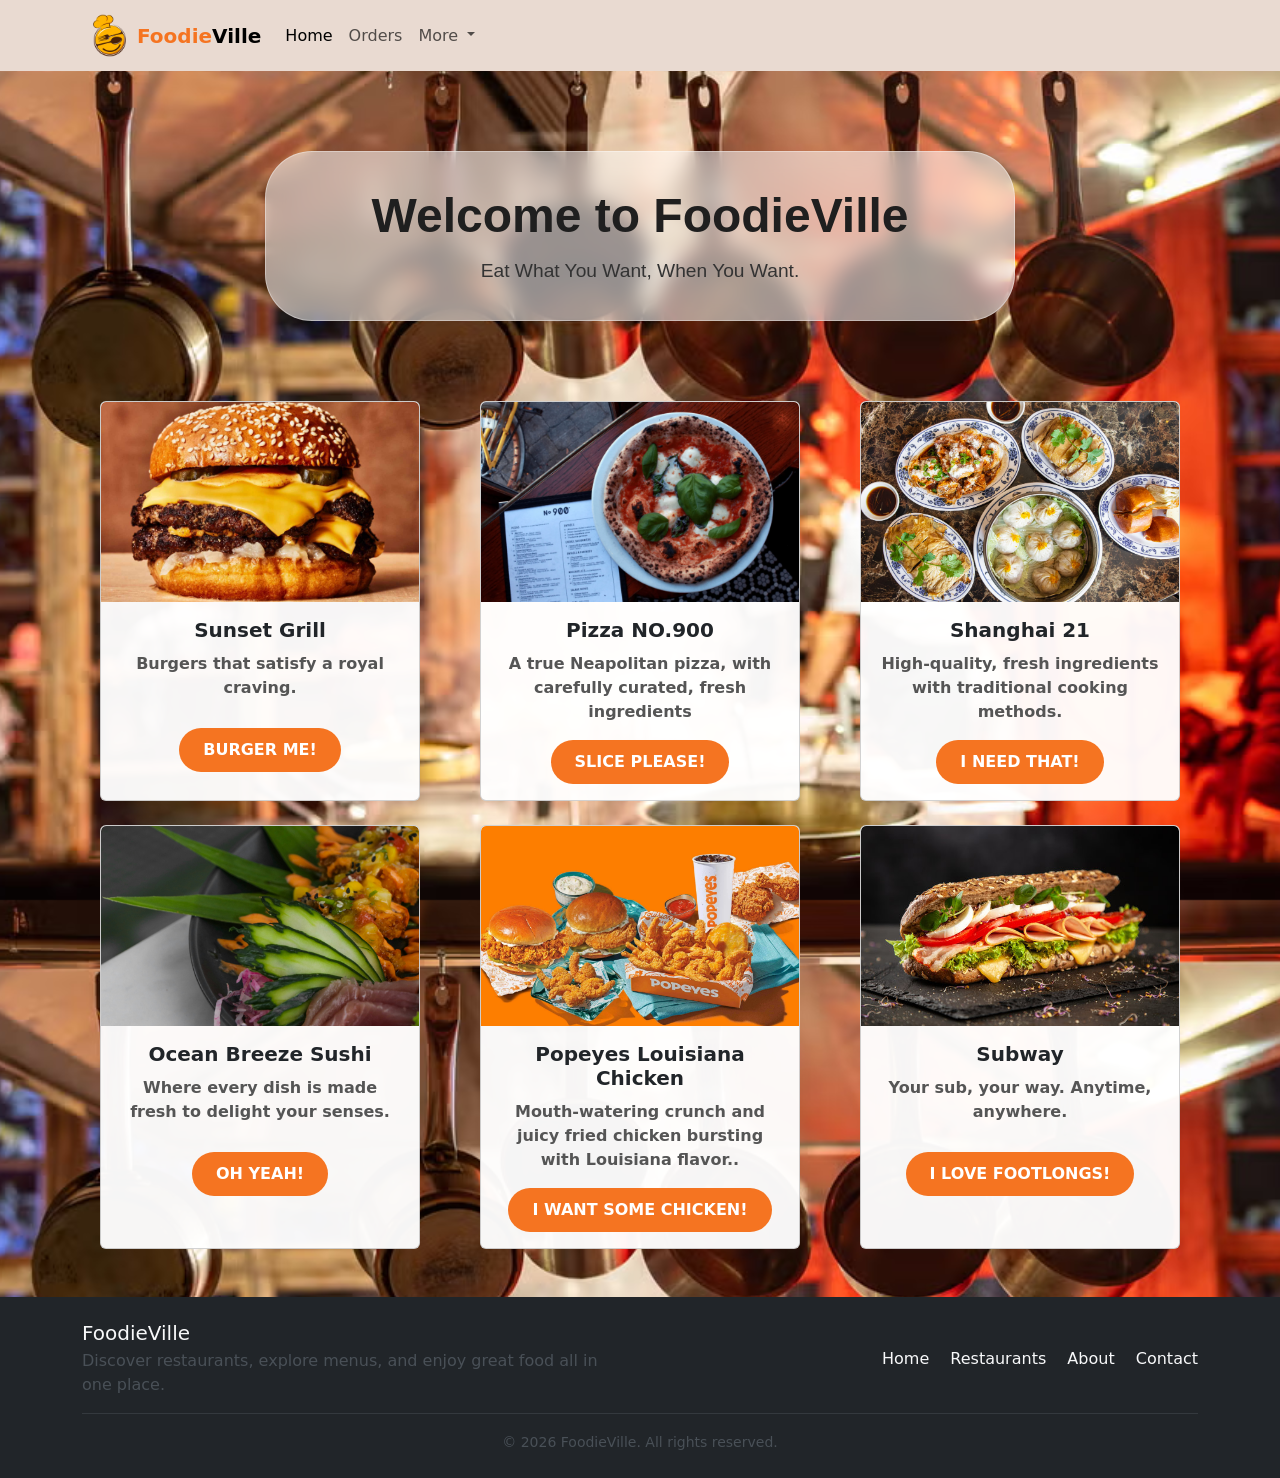
==== index.html @ 59c7a068 "adding 2 new rest cards" ====
<!doctype html>
<html lang="en">
    <head>
        <meta charset="UTF-8" />
        <meta name="viewport" content="width=device-width, initial-scale=1.0" />
        <title>Home | FoodieVille</title>
        <link
            href="https://cdn.jsdelivr.net/npm/bootstrap@5.3.3/dist/css/bootstrap.min.css"
            rel="stylesheet"/>

        <link rel="stylesheet" type="text/css" href="css/style.css" />
        <link rel="stylesheet" href="css/restaurant1.css" />
    </head>

    <body class="d-flex flex-column min-vh-100">

        <!-- navbar start -->
        <nav class="navbar navbar-expand-lg bg-body-tertiary">
            <div class="container">
                <img
                    src="img/logo.png"
                    alt="FoodieVille Logo"
                    class="nav-logo"/>
                <a class="navbar-brand" href="index.html"
                    ><span class="text-primary fw-bold">Foodie</span
                    ><span class="fw-bold">Ville</span></a>
                <button
                    class="navbar-toggler"
                    type="button"
                    data-bs-toggle="collapse"
                    data-bs-target="#navbarSupportedContent"
                    aria-controls="navbarSupportedContent"
                    aria-expanded="false"
                    aria-label="Toggle navigation">
                    <span class="navbar-toggler-icon"></span>
                </button>
                <div
                    class="collapse navbar-collapse"
                    id="navbarSupportedContent">
                    <ul class="navbar-nav me-auto mb-2 mb-lg-0">
                        <li class="nav-item">
                            <a
                                class="nav-link active"
                                aria-current="page"
                                href="index.html"
                                >Home</a>
                        </li>
                        <li class="nav-item">
                            <a class="nav-link" href="checkoutRest1.html">Orders</a>
                        </li>
                        <li class="nav-item dropdown">
                            <a
                                class="nav-link dropdown-toggle"
                                href="#"
                                role="button"
                                data-bs-toggle="dropdown"
                                aria-expanded="false">
                                More
                            </a>
                            <ul class="dropdown-menu">
                                <li>
                                    <a class="dropdown-item" href="aboutus.html"
                                        >About Us</a>
                                </li>
                                <li>
                                    <a class="dropdown-item" href="contact.html"
                                        >Contact</a>
                                </li>
                            </ul>
                        </li>
                    </ul>
                </div>
            </div>
        </nav>

        <!-- Welcome Section -->
        <section class="welcome">
            <div class="container">
                <div class="welcome-box">
                    <h1 class="display-5 fw-bold">Welcome to FoodieVille</h1>
                    <p class="lead">Eat What You Want, When You Want.</p>
                </div>
            </div>
        </section>

        <!-- Restaurant Cards -->
        <section class="pb-5">
            <div class="container">
                <div class="row g-4 justify-content-center">

                    <div class="col-lg-4 col-md-6 d-flex justify-content-center">
                        <div class="card restaurant-card">
                            <img
                                src="img/burger.jpg"
                                class="card-img-top"
                                alt="Burger Queen"/>
                            <div class="card-body text-center">
                                <h5 class="card-title">Sunset Grill</h5>
                                <p class="card-text">
                                    Burgers that satisfy a royal craving.
                                </p>
                                <a
                                    href="restaurant1.html"
                                    class="btn btn-danger rounded-pill px-4">BURGER ME!</a>
                            </div>
                        </div>
                    </div>

                    <div class="col-lg-4 col-md-6 d-flex justify-content-center">
                        <div class="card restaurant-card">
                            <img
                                src="img/pizza900.jpg"
                                class="card-img-top"
                                alt="Pizza Nut"/>
                            <div class="card-body text-center">
                                <h5 class="card-title">Pizza NO.900</h5>
                                <p class="card-text">
                                    A true Neapolitan pizza, with carefully curated, fresh ingredients
                                </p>
                                <a
                                    href="restaurant2.html"
                                    class="btn btn-danger rounded-pill px-4">SLICE PLEASE!</a>
                            </div>
                        </div>
                    </div>

                    <div class="col-lg-4 col-md-6 d-flex justify-content-center">
                        <div class="card restaurant-card">
                            <img
                                src="img/shanghai21.jpg"
                                class="card-img-top"
                                alt="Subwhey"/>

                            <div class="card-body text-center">
                                <h5 class="card-title">Shanghai 21</h5>
                                <p class="card-text">
                                    High-quality, fresh ingredients with traditional cooking methods.
                                </p>
                                <a
                                    href="restaurant3.html"
                                    class="btn btn-danger rounded-pill px-4"
                                    >I NEED THAT!</a>
                            </div>
                        </div>
                    </div>

                    <div class="col-lg-4 col-md-6 d-flex justify-content-center">
                        <div class="card restaurant-card">
                            <img
                                src="img/restaurant4/sushiBackgroun.jpg"
                                class="card-img-top"
                                alt="4th"/>

                            <div class="card-body text-center">
                                <h5 class="card-title">Ocean Breeze Sushi</h5>
                                <p class="card-text">Where every dish is made fresh to delight your senses.

                                </p>
                                <a
                                    href="restaurant4.html"
                                    class="btn btn-danger rounded-pill px-4">OH YEAH!</a>
                            </div>
                        </div>
                    </div>

                    <div class="col-lg-4 col-md-6 d-flex justify-content-center">
                        <div class="card restaurant-card">
                            <img
                                src="img/popeyes-feast.jpg"
                                class="card-img-top"
                                alt="4th"/>

                            <div class="card-body text-center">
                                <h5 class="card-title">Popeyes Louisiana Chicken</h5>
                                <p class="card-text">Mouth-watering crunch and juicy fried chicken bursting with Louisiana flavor..

                                </p>
                                <a
                                    href="restarauntpopeyes.html"
                                    class="btn btn-danger rounded-pill px-4">I WANT SOME CHICKEN!</a>
                            </div>
                        </div>
                    </div>

                    <div class="col-lg-4 col-md-6 d-flex justify-content-center">
                        <div class="card restaurant-card">
                            <img
                                src="img/sub.jpg"
                                class="card-img-top"
                                alt="4th"/>

                            <div class="card-body text-center">
                                <h5 class="card-title">Subway</h5>
                                <p class="card-text">Your sub, your way. Anytime, anywhere.

                                </p>
                                <a
                                    href="#"
                                    class="btn btn-danger rounded-pill px-4">I LOVE FOOTLONGS!</a>
                            </div>
                        </div>
                    </div>


                </div>
            </div>
        </section>
        <footer class="bg-dark text-light py-4 mt-auto">
            <div class="container">
                <div class="row align-items-center gy-3">
                    <div class="col-md-6">
                        <h5 class="mb-1">FoodieVille</h5>
                        <p class="mb-0 text-light-emphasis">
                            Discover restaurants, explore menus, and enjoy great
                            food all in one place.
                        </p>
                    </div>

                    <div class="col-md-6 text-md-end">
                        <a
                            href="index.html"
                            class="text-light text-decoration-none me-3">Home</a>

                        <a href="#" class="text-light text-decoration-none me-3"
                            >Restaurants</a>
                        <a href="#" class="text-light text-decoration-none me-3">About</a>
                        <a
                            href="contact.html"
                            class="text-light text-decoration-none">Contact</a>
                    </div>
                </div>

                <hr class="border-secondary my-3" />

                <div class="text-center">
                    <small class="text-light-emphasis"
                        >&copy; 2026 FoodieVille. All rights reserved.</small>
                </div>
            </div>
        </footer>

        <script src="https://cdn.jsdelivr.net/npm/bootstrap@5.3.3/dist/js/bootstrap.bundle.min.js"></script>
    </body>
</html>
---- css/style.css ----
.welcome {
    font-family: cursive;
    padding: 80px 20px;
    text-align: center;
}

.welcome-box {
    max-width: 750px;
    margin: 0 auto;
    padding: 35px 50px;
    background-color: rgba(255, 255, 255, 0.55);
    border: 1px solid rgba(255, 255, 255, 0.35);
    border-radius: 47px;
    backdrop-filter: blur(10px);
}

.welcome-box h1 {
    margin-bottom: 12px;
    color: #1f1f1f;
    font-family:'Gill Sans', 'Gill Sans MT', Calibri, 'Trebuchet MS', sans-serif
}

.welcome-box p {
    margin-bottom: 0;
    color: #333;
    font-weight: 500;
    font-size: 1.2rem;
    font-family:'Gill Sans', 'Gill Sans MT', Calibri, 'Trebuchet MS', sans-serif

}

.card-img-top {
    height: 200px;
    object-fit: cover;
}

.restaurant-card {
    width: 20rem;
    overflow: hidden;
    background-color: rgba(255, 255, 255, 0.96);
}

.restaurant-card:hover {
    transform: translateY(-8px);
    box-shadow: 0 18px 36px rgba(0, 0, 0, 0.3);
}

.card-title {
    font-weight: 900;
    margin-bottom: 10px;
}

.card-text {
    font-weight: 600;
    color: #555;
    min-height: 60px;
}

.restaurant-card .btn {
    border-radius: 999px;
    padding: 10px 22px;
    font-weight: 800;
    background-color: #f57421;
    border: none;
}

html,
body {
    min-height: 100%;
}

body {
    background-image: url('../img/restback.jpg');
    background-size: cover;
    background-position: center;
}

.nav-logo {
    width: 55px;
    height: 55px;
    object-fit: contain;
    border-radius: 50%;
}

.bg-body-tertiary {
    background-color: #e9dad1 !important;
}

.section-divider {
    width: 80px;
    height: 4px;
    background-color: #ff7a00;
    margin: 60px auto;
    border-radius: 3px;
}
---- css/restaurant1.css ----
html,
body {
    height: 100%;
}

.nav-logo {
    width: 55px;
    height: 55px;
    object-fit: contain;
    border-radius: 50%;
}

.img-container {
    width: 100px;
    height: 80px;
    overflow: hidden;
    border-radius: 12px;
}

.menu-item-img {
    width: 100%;
    height: 100%;
    object-fit: cover;
    display: block;
}

.bg-body-tertiary {
    background-color: #e9dad1 !important;
}

.text-primary {
    color: #f57421 !important;
}

.btn-primary {
    background-color: #f57421;
}

.btn-primary:hover {
    background-color: #eb9158;
}

.btn-outline-primary {
    color: #f57421;
    border-color: #f57421;
}

.btn-outline-primary:hover {
    background-color: #eb9158;
    color: white
}

.menu-section-row {
    height: 420px;
}

.list-scroll-section {
    height: 100%;
    overflow-y: auto;
}

.list-group-item {
    background-color: #fcf0e9;
    color: #2b2b2b;
    border: 1px solid #eecda8;
}

.list-group-item:hover {
    background-color: #e89a27;
    color: white;
}

.checkout-totals {
    background-color: #f8f9fa !important;
    color: #2b2b2b !important;
    border: 1px solid #dee2e6 !important;
}

.checkout-totals:hover {
    background-color: #f8f9fa !important;
    color: #2b2b2b !important;
}

.list-group-item.active {
    background-color: #f57421;
    color: white;
    border-color: #f57421;
}

@media (max-width: 1200px) {
    .restaurant-layout {
        flex-direction: column;
    }

    .restaurant-layout>div {
        width: 100%;
        max-width: 100%;
        flex: 0 0 100%;
    }

    .right-section {
        text-align: start !important;
        padding-top: 0 !important;
    }
}

@media (max-width:768px) {
    .list-scroll-section {
        height: 100%;

    }

    .map-container {
        display: none;
    }
}

.about-img {
    width: 100%;
    height: 350px;
    object-fit: cover;
}
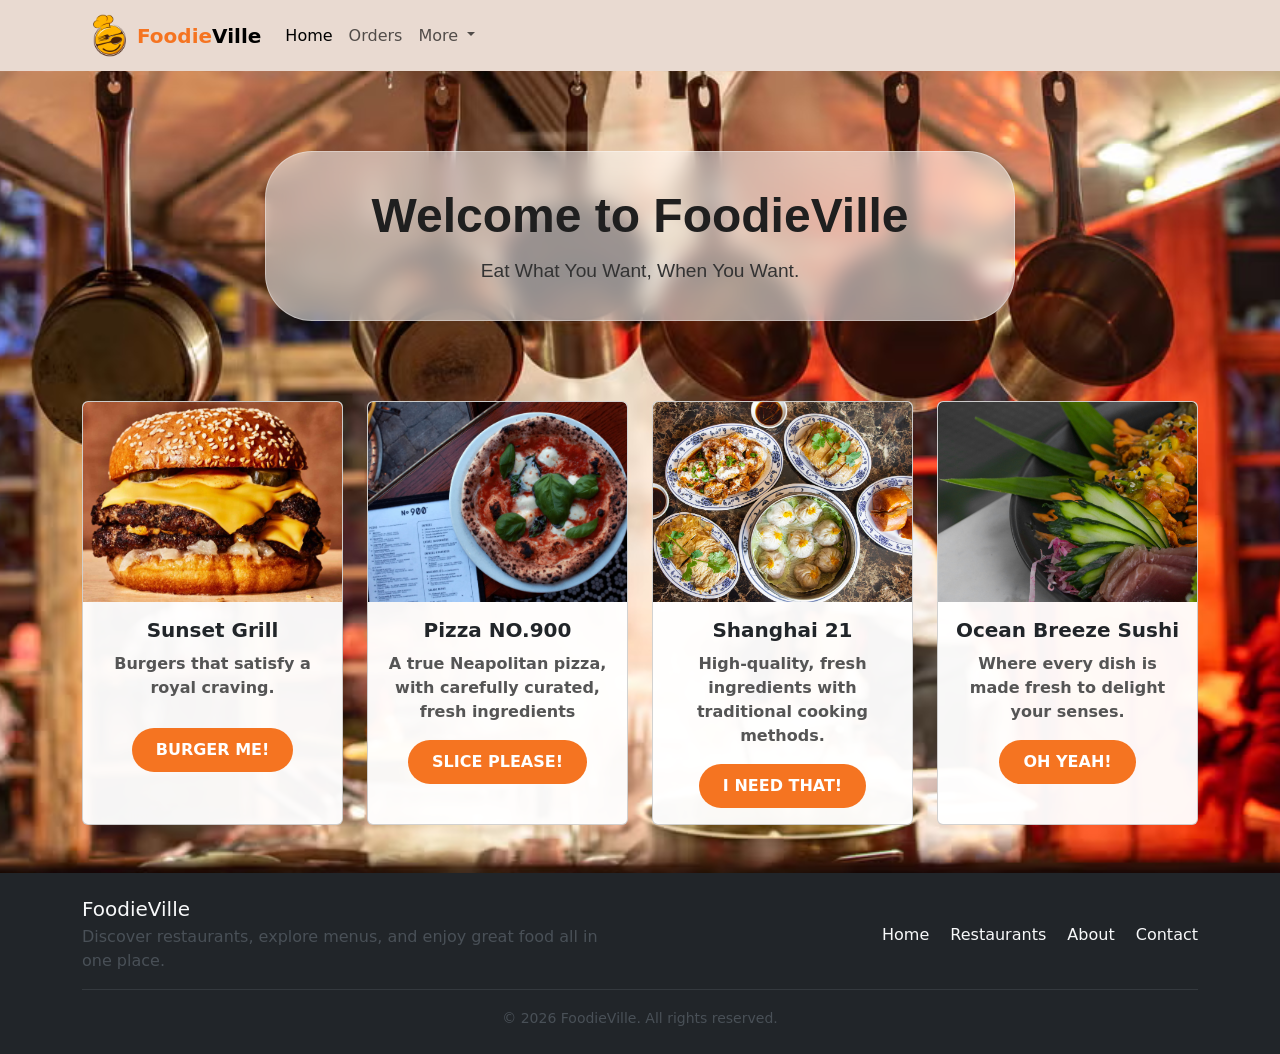
==== commit 28de30a1: "add restaurant images and update restaurant details in HTML files" ====
--- a/index.html
+++ b/index.html
@@ -1,244 +1,156 @@
 <!doctype html>
 <html lang="en">
-    <head>
-        <meta charset="UTF-8" />
-        <meta name="viewport" content="width=device-width, initial-scale=1.0" />
-        <title>Home | FoodieVille</title>
-        <link
-            href="https://cdn.jsdelivr.net/npm/bootstrap@5.3.3/dist/css/bootstrap.min.css"
-            rel="stylesheet"/>
 
-        <link rel="stylesheet" type="text/css" href="css/style.css" />
-        <link rel="stylesheet" href="css/restaurant1.css" />
-    </head>
+<head>
+    <meta charset="UTF-8" />
+    <meta name="viewport" content="width=device-width, initial-scale=1.0" />
+    <title>Home | FoodieVille</title>
+    <link href="https://cdn.jsdelivr.net/npm/bootstrap@5.3.3/dist/css/bootstrap.min.css" rel="stylesheet" />
 
-    <body class="d-flex flex-column min-vh-100">
+    <link rel="stylesheet" type="text/css" href="css/style.css" />
+    <link rel="stylesheet" href="css/restaurant1.css" />
+</head>
 
-        <!-- navbar start -->
-        <nav class="navbar navbar-expand-lg bg-body-tertiary">
-            <div class="container">
-                <img
-                    src="img/logo.png"
-                    alt="FoodieVille Logo"
-                    class="nav-logo"/>
-                <a class="navbar-brand" href="index.html"
-                    ><span class="text-primary fw-bold">Foodie</span
-                    ><span class="fw-bold">Ville</span></a>
-                <button
-                    class="navbar-toggler"
-                    type="button"
-                    data-bs-toggle="collapse"
-                    data-bs-target="#navbarSupportedContent"
-                    aria-controls="navbarSupportedContent"
-                    aria-expanded="false"
-                    aria-label="Toggle navigation">
-                    <span class="navbar-toggler-icon"></span>
-                </button>
-                <div
-                    class="collapse navbar-collapse"
-                    id="navbarSupportedContent">
-                    <ul class="navbar-nav me-auto mb-2 mb-lg-0">
-                        <li class="nav-item">
-                            <a
-                                class="nav-link active"
-                                aria-current="page"
-                                href="index.html"
-                                >Home</a>
-                        </li>
-                        <li class="nav-item">
-                            <a class="nav-link" href="checkoutRest1.html">Orders</a>
-                        </li>
-                        <li class="nav-item dropdown">
-                            <a
-                                class="nav-link dropdown-toggle"
-                                href="#"
-                                role="button"
-                                data-bs-toggle="dropdown"
-                                aria-expanded="false">
-                                More
-                            </a>
-                            <ul class="dropdown-menu">
-                                <li>
-                                    <a class="dropdown-item" href="aboutus.html"
-                                        >About Us</a>
-                                </li>
-                                <li>
-                                    <a class="dropdown-item" href="contact.html"
-                                        >Contact</a>
-                                </li>
-                            </ul>
-                        </li>
-                    </ul>
-                </div>
+<body class="d-flex flex-column min-vh-100">
+
+    <!-- navbar start -->
+    <nav class="navbar navbar-expand-lg bg-body-tertiary">
+        <div class="container">
+            <img src="img/logo.png" alt="FoodieVille Logo" class="nav-logo" />
+            <a class="navbar-brand" href="index.html"><span class="text-primary fw-bold">Foodie</span><span
+                    class="fw-bold">Ville</span></a>
+            <button class="navbar-toggler" type="button" data-bs-toggle="collapse"
+                data-bs-target="#navbarSupportedContent" aria-controls="navbarSupportedContent" aria-expanded="false"
+                aria-label="Toggle navigation">
+                <span class="navbar-toggler-icon"></span>
+            </button>
+            <div class="collapse navbar-collapse" id="navbarSupportedContent">
+                <ul class="navbar-nav me-auto mb-2 mb-lg-0">
+                    <li class="nav-item">
+                        <a class="nav-link active" aria-current="page" href="index.html">Home</a>
+                    </li>
+                    <li class="nav-item">
+                        <a class="nav-link" href="checkoutRest1.html">Orders</a>
+                    </li>
+                    <li class="nav-item dropdown">
+                        <a class="nav-link dropdown-toggle" href="#" role="button" data-bs-toggle="dropdown"
+                            aria-expanded="false">
+                            More
+                        </a>
+                        <ul class="dropdown-menu">
+                            <li>
+                                <a class="dropdown-item" href="aboutus.html">About Us</a>
+                            </li>
+                            <li>
+                                <a class="dropdown-item" href="contact.html">Contact</a>
+                            </li>
+                        </ul>
+                    </li>
+                </ul>
             </div>
-        </nav>
+        </div>
+    </nav>
 
-        <!-- Welcome Section -->
-        <section class="welcome">
-            <div class="container">
-                <div class="welcome-box">
-                    <h1 class="display-5 fw-bold">Welcome to FoodieVille</h1>
-                    <p class="lead">Eat What You Want, When You Want.</p>
-                </div>
+    <!-- Welcome Section -->
+    <section class="welcome">
+        <div class="container">
+            <div class="welcome-box">
+                <h1 class="display-5 fw-bold">Welcome to FoodieVille</h1>
+                <p class="lead">Eat What You Want, When You Want.</p>
             </div>
-        </section>
+        </div>
+    </section>
 
-        <!-- Restaurant Cards -->
-        <section class="pb-5">
-            <div class="container">
-                <div class="row g-4 justify-content-center">
+    <!-- Restaurant Cards -->
+    <section class="pb-5">
+        <div class="container">
+            <div class="row g-4 justify-content-center">
+                <div class="col-md-3 d-flex justify-content-center">
 
-                    <div class="col-lg-4 col-md-6 d-flex justify-content-center">
-                        <div class="card restaurant-card">
-                            <img
-                                src="img/burger.jpg"
-                                class="card-img-top"
-                                alt="Burger Queen"/>
-                            <div class="card-body text-center">
-                                <h5 class="card-title">Sunset Grill</h5>
-                                <p class="card-text">
-                                    Burgers that satisfy a royal craving.
-                                </p>
-                                <a
-                                    href="restaurant1.html"
-                                    class="btn btn-danger rounded-pill px-4">BURGER ME!</a>
-                            </div>
+                    <div class="card restaurant-card">
+                        <img src="img/restaurant1/burger.jpg" class="card-img-top" alt="Burger Queen" />
+                        <div class="card-body text-center">
+                            <h5 class="card-title">Sunset Grill</h5>
+                            <p class="card-text">
+                                Burgers that satisfy a royal craving.
+                            </p>
+                            <a href="restaurant1.html" class="btn btn-danger rounded-pill px-4">BURGER ME!</a>
                         </div>
-                    </div>
-
-                    <div class="col-lg-4 col-md-6 d-flex justify-content-center">
-                        <div class="card restaurant-card">
-                            <img
-                                src="img/pizza900.jpg"
-                                class="card-img-top"
-                                alt="Pizza Nut"/>
-                            <div class="card-body text-center">
-                                <h5 class="card-title">Pizza NO.900</h5>
-                                <p class="card-text">
-                                    A true Neapolitan pizza, with carefully curated, fresh ingredients
-                                </p>
-                                <a
-                                    href="restaurant2.html"
-                                    class="btn btn-danger rounded-pill px-4">SLICE PLEASE!</a>
-                            </div>
-                        </div>
-                    </div>
-
-                    <div class="col-lg-4 col-md-6 d-flex justify-content-center">
-                        <div class="card restaurant-card">
-                            <img
-                                src="img/shanghai21.jpg"
-                                class="card-img-top"
-                                alt="Subwhey"/>
-
-                            <div class="card-body text-center">
-                                <h5 class="card-title">Shanghai 21</h5>
-                                <p class="card-text">
-                                    High-quality, fresh ingredients with traditional cooking methods.
-                                </p>
-                                <a
-                                    href="restaurant3.html"
-                                    class="btn btn-danger rounded-pill px-4"
-                                    >I NEED THAT!</a>
-                            </div>
-                        </div>
-                    </div>
-
-                    <div class="col-lg-4 col-md-6 d-flex justify-content-center">
-                        <div class="card restaurant-card">
-                            <img
-                                src="img/restaurant4/sushiBackgroun.jpg"
-                                class="card-img-top"
-                                alt="4th"/>
-
-                            <div class="card-body text-center">
-                                <h5 class="card-title">Ocean Breeze Sushi</h5>
-                                <p class="card-text">Where every dish is made fresh to delight your senses.
-
-                                </p>
-                                <a
-                                    href="restaurant4.html"
-                                    class="btn btn-danger rounded-pill px-4">OH YEAH!</a>
-                            </div>
-                        </div>
-                    </div>
-
-                    <div class="col-lg-4 col-md-6 d-flex justify-content-center">
-                        <div class="card restaurant-card">
-                            <img
-                                src="img/popeyes-feast.jpg"
-                                class="card-img-top"
-                                alt="4th"/>
-
-                            <div class="card-body text-center">
-                                <h5 class="card-title">Popeyes Louisiana Chicken</h5>
-                                <p class="card-text">Mouth-watering crunch and juicy fried chicken bursting with Louisiana flavor..
-
-                                </p>
-                                <a
-                                    href="restarauntpopeyes.html"
-                                    class="btn btn-danger rounded-pill px-4">I WANT SOME CHICKEN!</a>
-                            </div>
-                        </div>
-                    </div>
-
-                    <div class="col-lg-4 col-md-6 d-flex justify-content-center">
-                        <div class="card restaurant-card">
-                            <img
-                                src="img/sub.jpg"
-                                class="card-img-top"
-                                alt="4th"/>
-
-                            <div class="card-body text-center">
-                                <h5 class="card-title">Subway</h5>
-                                <p class="card-text">Your sub, your way. Anytime, anywhere.
-
-                                </p>
-                                <a
-                                    href="#"
-                                    class="btn btn-danger rounded-pill px-4">I LOVE FOOTLONGS!</a>
-                            </div>
-                        </div>
-                    </div>
-
-
-                </div>
-            </div>
-        </section>
-        <footer class="bg-dark text-light py-4 mt-auto">
-            <div class="container">
-                <div class="row align-items-center gy-3">
-                    <div class="col-md-6">
-                        <h5 class="mb-1">FoodieVille</h5>
-                        <p class="mb-0 text-light-emphasis">
-                            Discover restaurants, explore menus, and enjoy great
-                            food all in one place.
-                        </p>
-                    </div>
-
-                    <div class="col-md-6 text-md-end">
-                        <a
-                            href="index.html"
-                            class="text-light text-decoration-none me-3">Home</a>
-
-                        <a href="#" class="text-light text-decoration-none me-3"
-                            >Restaurants</a>
-                        <a href="#" class="text-light text-decoration-none me-3">About</a>
-                        <a
-                            href="contact.html"
-                            class="text-light text-decoration-none">Contact</a>
                     </div>
                 </div>
 
-                <hr class="border-secondary my-3" />
+                <div class="col-md-3 d-flex justify-content-center">
+                    <div class="card restaurant-card">
+                        <img src="img/pizza900.jpg" class="card-img-top" alt="Pizza Nut" />
+                        <div class="card-body text-center">
+                            <h5 class="card-title">Pizza NO.900</h5>
+                            <p class="card-text">
+                                A true Neapolitan pizza, with carefully curated, fresh ingredients
+                            </p>
+                            <a href="restaurant2.html" class="btn btn-danger rounded-pill px-4">SLICE PLEASE!</a>
+                        </div>
+                    </div>
+                </div>
 
-                <div class="text-center">
-                    <small class="text-light-emphasis"
-                        >&copy; 2026 FoodieVille. All rights reserved.</small>
+                <div class="col-md-3 d-flex justify-content-center">
+                    <div class="card restaurant-card">
+                        <img src="img/shanghai21.jpg" class="card-img-top" alt="Subwhey" />
+
+                        <div class="card-body text-center">
+                            <h5 class="card-title">Shanghai 21</h5>
+                            <p class="card-text">
+                                High-quality, fresh ingredients with traditional cooking methods.
+                            </p>
+                            <a href="restaurant3.html" class="btn btn-danger rounded-pill px-4">I NEED THAT!</a>
+                        </div>
+                    </div>
+                </div>
+
+                <div class="col-md-3 d-flex justify-content-center">
+                    <div class="card restaurant-card">
+                        <img src="img/restaurant4/sushiBackgroun.jpg" class="card-img-top" alt="4th" />
+
+                        <div class="card-body text-center">
+                            <h5 class="card-title">Ocean Breeze Sushi</h5>
+                            <p class="card-text">Where every dish is made fresh to delight your senses.
+
+                            </p>
+                            <a href="restaurant4.html" class="btn btn-danger rounded-pill px-4">OH YEAH!</a>
+                        </div>
+                    </div>
                 </div>
             </div>
-        </footer>
+        </div>
+    </section>
+    <footer class="bg-dark text-light py-4 mt-auto">
+        <div class="container">
+            <div class="row align-items-center gy-3">
+                <div class="col-md-6">
+                    <h5 class="mb-1">FoodieVille</h5>
+                    <p class="mb-0 text-light-emphasis">
+                        Discover restaurants, explore menus, and enjoy great
+                        food all in one place.
+                    </p>
+                </div>
 
-        <script src="https://cdn.jsdelivr.net/npm/bootstrap@5.3.3/dist/js/bootstrap.bundle.min.js"></script>
-    </body>
+                <div class="col-md-6 text-md-end">
+                    <a href="index.html" class="text-light text-decoration-none me-3">Home</a>
+
+                    <a href="#" class="text-light text-decoration-none me-3">Restaurants</a>
+                    <a href="#" class="text-light text-decoration-none me-3">About</a>
+                    <a href="contact.html" class="text-light text-decoration-none">Contact</a>
+                </div>
+            </div>
+
+            <hr class="border-secondary my-3" />
+
+            <div class="text-center">
+                <small class="text-light-emphasis">&copy; 2026 FoodieVille. All rights reserved.</small>
+            </div>
+        </div>
+    </footer>
+
+    <script src="https://cdn.jsdelivr.net/npm/bootstrap@5.3.3/dist/js/bootstrap.bundle.min.js"></script>
+</body>
+
 </html>
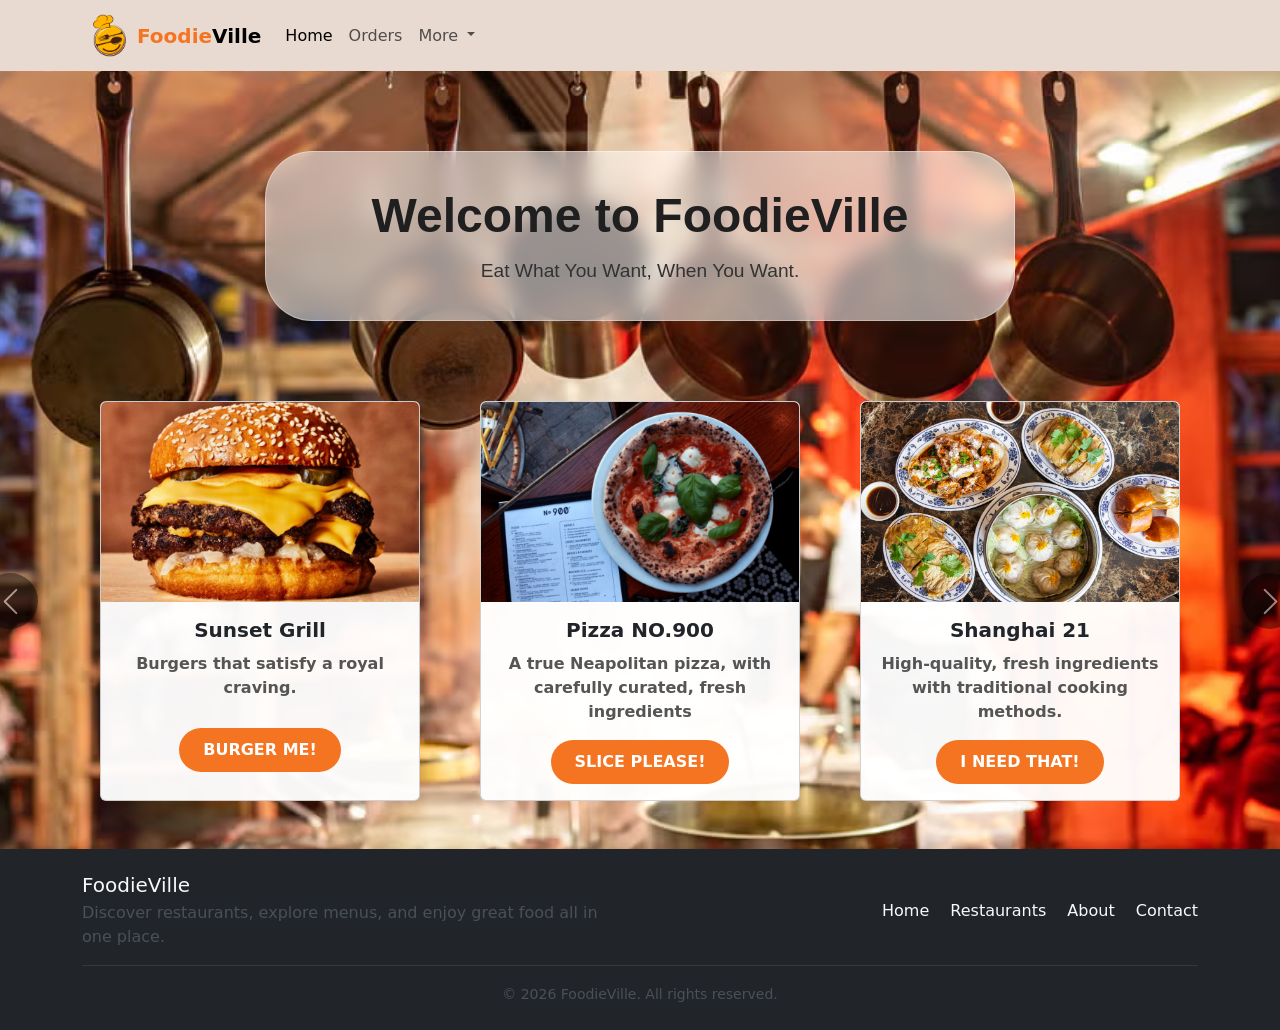
==== commit c33068c9: "adding carousel" ====
--- a/index.html
+++ b/index.html
@@ -1,156 +1,238 @@
 <!doctype html>
 <html lang="en">
-
-<head>
-    <meta charset="UTF-8" />
-    <meta name="viewport" content="width=device-width, initial-scale=1.0" />
-    <title>Home | FoodieVille</title>
-    <link href="https://cdn.jsdelivr.net/npm/bootstrap@5.3.3/dist/css/bootstrap.min.css" rel="stylesheet" />
-
-    <link rel="stylesheet" type="text/css" href="css/style.css" />
-    <link rel="stylesheet" href="css/restaurant1.css" />
-</head>
-
-<body class="d-flex flex-column min-vh-100">
-
-    <!-- navbar start -->
-    <nav class="navbar navbar-expand-lg bg-body-tertiary">
-        <div class="container">
-            <img src="img/logo.png" alt="FoodieVille Logo" class="nav-logo" />
-            <a class="navbar-brand" href="index.html"><span class="text-primary fw-bold">Foodie</span><span
-                    class="fw-bold">Ville</span></a>
-            <button class="navbar-toggler" type="button" data-bs-toggle="collapse"
-                data-bs-target="#navbarSupportedContent" aria-controls="navbarSupportedContent" aria-expanded="false"
-                aria-label="Toggle navigation">
-                <span class="navbar-toggler-icon"></span>
-            </button>
-            <div class="collapse navbar-collapse" id="navbarSupportedContent">
-                <ul class="navbar-nav me-auto mb-2 mb-lg-0">
-                    <li class="nav-item">
-                        <a class="nav-link active" aria-current="page" href="index.html">Home</a>
-                    </li>
-                    <li class="nav-item">
-                        <a class="nav-link" href="checkoutRest1.html">Orders</a>
-                    </li>
-                    <li class="nav-item dropdown">
-                        <a class="nav-link dropdown-toggle" href="#" role="button" data-bs-toggle="dropdown"
-                            aria-expanded="false">
-                            More
-                        </a>
-                        <ul class="dropdown-menu">
-                            <li>
-                                <a class="dropdown-item" href="aboutus.html">About Us</a>
-                            </li>
-                            <li>
-                                <a class="dropdown-item" href="contact.html">Contact</a>
-                            </li>
-                        </ul>
-                    </li>
-                </ul>
-            </div>
-        </div>
-    </nav>
-
-    <!-- Welcome Section -->
-    <section class="welcome">
-        <div class="container">
-            <div class="welcome-box">
-                <h1 class="display-5 fw-bold">Welcome to FoodieVille</h1>
-                <p class="lead">Eat What You Want, When You Want.</p>
-            </div>
-        </div>
-    </section>
-
-    <!-- Restaurant Cards -->
-    <section class="pb-5">
-        <div class="container">
-            <div class="row g-4 justify-content-center">
-                <div class="col-md-3 d-flex justify-content-center">
-
-                    <div class="card restaurant-card">
-                        <img src="img/restaurant1/burger.jpg" class="card-img-top" alt="Burger Queen" />
-                        <div class="card-body text-center">
-                            <h5 class="card-title">Sunset Grill</h5>
-                            <p class="card-text">
-                                Burgers that satisfy a royal craving.
-                            </p>
-                            <a href="restaurant1.html" class="btn btn-danger rounded-pill px-4">BURGER ME!</a>
+    <head>
+        <meta charset="UTF-8" />
+        <meta name="viewport" content="width=device-width, initial-scale=1.0" />
+        <title>Home | FoodieVille</title>
+        <link
+            href="https://cdn.jsdelivr.net/npm/bootstrap@5.3.3/dist/css/bootstrap.min.css"
+            rel="stylesheet"/>
+
+        <link rel="stylesheet" type="text/css" href="css/style.css" />
+        <link rel="stylesheet" href="css/restaurant1.css" />
+    </head>
+
+    <body class="d-flex flex-column min-vh-100">
+
+        <!-- navbar start -->
+        <nav class="navbar navbar-expand-lg bg-body-tertiary">
+            <div class="container">
+                <img
+                    src="img/logo.png"
+                    alt="FoodieVille Logo"
+                    class="nav-logo"/>
+                <a class="navbar-brand" href="index.html"
+                    ><span class="text-primary fw-bold">Foodie</span
+                    ><span class="fw-bold">Ville</span></a>
+                <button
+                    class="navbar-toggler"
+                    type="button"
+                    data-bs-toggle="collapse"
+                    data-bs-target="#navbarSupportedContent"
+                    aria-controls="navbarSupportedContent"
+                    aria-expanded="false"
+                    aria-label="Toggle navigation">
+                    <span class="navbar-toggler-icon"></span>
+                </button>
+                <div
+                    class="collapse navbar-collapse"
+                    id="navbarSupportedContent">
+                    <ul class="navbar-nav me-auto mb-2 mb-lg-0">
+                        <li class="nav-item">
+                            <a
+                                class="nav-link active"
+                                aria-current="page"
+                                href="index.html"
+                                >Home</a>
+                        </li>
+                        <li class="nav-item">
+                            <a class="nav-link" href="checkoutRest1.html">Orders</a>
+                        </li>
+                        <li class="nav-item dropdown">
+                            <a
+                                class="nav-link dropdown-toggle"
+                                href="#"
+                                role="button"
+                                data-bs-toggle="dropdown"
+                                aria-expanded="false">
+                                More
+                            </a>
+                            <ul class="dropdown-menu">
+                                <li>
+                                    <a class="dropdown-item" href="aboutus.html"
+                                        >About Us</a>
+                                </li>
+                                <li>
+                                    <a class="dropdown-item" href="contact.html"
+                                        >Contact</a>
+                                </li>
+                            </ul>
+                        </li>
+                    </ul>
+                </div>
+            </div>
+        </nav>
+
+        <!-- Welcome Section -->
+        <section class="welcome">
+            <div class="container">
+                <div class="welcome-box">
+                    <h1 class="display-5 fw-bold">Welcome to FoodieVille</h1>
+                    <p class="lead">Eat What You Want, When You Want.</p>
+                </div>
+            </div>
+        </section>
+
+        <!-- Restaurant Cards -->
+        <section class="pb-5">
+            <div class="container">
+                <div id="restaurantCarousel" class="carousel slide" data-bs-ride="false">
+                    <div class="carousel-inner">
+
+                        <div class="carousel-item active">
+                            <div class="row g-4 justify-content-center">
+                            <!-- First Three -->
+                                <div class="col-lg-4 d-flex justify-content-center">
+                                    <div class="card restaurant-card">
+                                        <img src="img/burger.jpg" class="card-img-top" alt="Burger Queen" />
+                                        <div class="card-body text-center">
+                                            <h5 class="card-title">Sunset Grill</h5>
+                                            <p class="card-text">
+                                                Burgers that satisfy a royal craving.
+                                            </p>
+                                            <a href="restaurant1.html" class="btn btn-danger rounded-pill px-4">
+                                                BURGER ME!
+                                            </a>
+                                        </div>
+                                    </div>
+                                </div>
+
+                                <div class="col-lg-4 d-flex justify-content-center">
+                                    <div class="card restaurant-card">
+                                        <img src="img/pizza900.jpg" class="card-img-top" alt="Pizza Nut" />
+                                        <div class="card-body text-center">
+                                            <h5 class="card-title">Pizza NO.900</h5>
+                                            <p class="card-text">
+                                                A true Neapolitan pizza, with carefully curated, fresh ingredients
+                                            </p>
+                                            <a href="restaurant2.html" class="btn btn-danger rounded-pill px-4">
+                                                SLICE PLEASE!
+                                            </a>
+                                        </div>
+                                    </div>
+                                </div>
+                                <div class="col-lg-4 d-flex justify-content-center">
+                                    <div class="card restaurant-card">
+                                        <img src="img/shanghai21.jpg" class="card-img-top" alt="Shanghai 21" />
+                                        <div class="card-body text-center">
+                                            <h5 class="card-title">Shanghai 21</h5>
+                                            <p class="card-text">
+                                                High-quality, fresh ingredients with traditional cooking methods.
+                                            </p>
+                                            <a href="restaurant3.html" class="btn btn-danger rounded-pill px-4">
+                                                I NEED THAT!
+                                            </a>
+                                        </div>
+                                    </div>
+                                </div>
+                            </div>
+                        </div>
+
+                        <!-- Second Three -->
+                        <div class="carousel-item">
+                            <div class="row g-4 justify-content-center">
+                                <div class="col-lg-4 d-flex justify-content-center">
+                                    <div class="card restaurant-card">
+                                        <img src="img/restaurant4/sushiBackgroun.jpg" class="card-img-top" alt="Ocean Breeze Sushi" />
+                                        <div class="card-body text-center">
+                                            <h5 class="card-title">Ocean Breeze Sushi</h5>
+                                            <p class="card-text">
+                                                Where every dish is made fresh to delight your senses.
+                                            </p>
+                                            <a href="restaurant4.html" class="btn btn-danger rounded-pill px-4">
+                                                OH YEAH!
+                                            </a>
+                                        </div>
+                                    </div>
+                                </div>
+
+                                <div class="col-lg-4 d-flex justify-content-center">
+                                    <div class="card restaurant-card">
+                                        <img src="img/popeyes-feast.jpg" class="card-img-top" alt="Popeyes Louisiana Chicken" />
+                                        <div class="card-body text-center">
+                                            <h5 class="card-title">Popeyes Louisiana Chicken</h5>
+                                            <p class="card-text">
+                                                Mouth-watering crunch and juicy fried chicken bursting with flavor.
+                                            </p>
+                                            <a href="restarauntpopeyes.html" class="btn btn-danger rounded-pill px-4">
+                                                I WANT SOME CHICKEN!
+                                            </a>
+                                        </div>
+                                    </div>
+                                </div>
+
+                                <div class="col-lg-4 d-flex justify-content-center">
+                                    <div class="card restaurant-card">
+                                        <img src="img/sub.jpg" class="card-img-top" alt="Subway" />
+                                        <div class="card-body text-center">
+                                            <h5 class="card-title">Subway</h5>
+                                            <p class="card-text">
+                                                Your sub, your way. Anytime, anywhere.
+                                            </p>
+                                            <a href="#" class="btn btn-danger rounded-pill px-4">
+                                                I LOVE FOOTLONGS!
+                                            </a>
+                                        </div>
+                                    </div>
+                                </div>
+
+                            </div>
                         </div>
                     </div>
-                </div>
-
-                <div class="col-md-3 d-flex justify-content-center">
-                    <div class="card restaurant-card">
-                        <img src="img/pizza900.jpg" class="card-img-top" alt="Pizza Nut" />
-                        <div class="card-body text-center">
-                            <h5 class="card-title">Pizza NO.900</h5>
-                            <p class="card-text">
-                                A true Neapolitan pizza, with carefully curated, fresh ingredients
-                            </p>
-                            <a href="restaurant2.html" class="btn btn-danger rounded-pill px-4">SLICE PLEASE!</a>
-                        </div>
+                    <!-- Buttons -->
+                    <button class="carousel-control-prev" type="button" data-bs-target="#restaurantCarousel" data-bs-slide="prev">
+                        <span class="carousel-control-prev-icon"></span>
+                    </button>
+                    <button class="carousel-control-next" type="button" data-bs-target="#restaurantCarousel" data-bs-slide="next">
+                        <span class="carousel-control-next-icon"></span>
+                    </button>
+                </div>
+            </div>
+        </section>
+        <footer class="bg-dark text-light py-4 mt-auto">
+            <div class="container">
+                <div class="row align-items-center gy-3">
+                    <div class="col-md-6">
+                        <h5 class="mb-1">FoodieVille</h5>
+                        <p class="mb-0 text-light-emphasis">
+                            Discover restaurants, explore menus, and enjoy great
+                            food all in one place.
+                        </p>
                     </div>
-                </div>
-
-                <div class="col-md-3 d-flex justify-content-center">
-                    <div class="card restaurant-card">
-                        <img src="img/shanghai21.jpg" class="card-img-top" alt="Subwhey" />
-
-                        <div class="card-body text-center">
-                            <h5 class="card-title">Shanghai 21</h5>
-                            <p class="card-text">
-                                High-quality, fresh ingredients with traditional cooking methods.
-                            </p>
-                            <a href="restaurant3.html" class="btn btn-danger rounded-pill px-4">I NEED THAT!</a>
-                        </div>
+
+                    <div class="col-md-6 text-md-end">
+                        <a
+                            href="index.html"
+                            class="text-light text-decoration-none me-3">Home</a>
+
+                        <a href="#" class="text-light text-decoration-none me-3"
+                            >Restaurants</a>
+                        <a href="#" class="text-light text-decoration-none me-3">About</a>
+                        <a
+                            href="contact.html"
+                            class="text-light text-decoration-none">Contact</a>
                     </div>
                 </div>
 
-                <div class="col-md-3 d-flex justify-content-center">
-                    <div class="card restaurant-card">
-                        <img src="img/restaurant4/sushiBackgroun.jpg" class="card-img-top" alt="4th" />
-
-                        <div class="card-body text-center">
-                            <h5 class="card-title">Ocean Breeze Sushi</h5>
-                            <p class="card-text">Where every dish is made fresh to delight your senses.
-
-                            </p>
-                            <a href="restaurant4.html" class="btn btn-danger rounded-pill px-4">OH YEAH!</a>
-                        </div>
-                    </div>
-                </div>
-            </div>
-        </div>
-    </section>
-    <footer class="bg-dark text-light py-4 mt-auto">
-        <div class="container">
-            <div class="row align-items-center gy-3">
-                <div class="col-md-6">
-                    <h5 class="mb-1">FoodieVille</h5>
-                    <p class="mb-0 text-light-emphasis">
-                        Discover restaurants, explore menus, and enjoy great
-                        food all in one place.
-                    </p>
-                </div>
-
-                <div class="col-md-6 text-md-end">
-                    <a href="index.html" class="text-light text-decoration-none me-3">Home</a>
-
-                    <a href="#" class="text-light text-decoration-none me-3">Restaurants</a>
-                    <a href="#" class="text-light text-decoration-none me-3">About</a>
-                    <a href="contact.html" class="text-light text-decoration-none">Contact</a>
-                </div>
-            </div>
-
-            <hr class="border-secondary my-3" />
-
-            <div class="text-center">
-                <small class="text-light-emphasis">&copy; 2026 FoodieVille. All rights reserved.</small>
-            </div>
-        </div>
-    </footer>
-
-    <script src="https://cdn.jsdelivr.net/npm/bootstrap@5.3.3/dist/js/bootstrap.bundle.min.js"></script>
-</body>
-
+                <hr class="border-secondary my-3" />
+
+                <div class="text-center">
+                    <small class="text-light-emphasis"
+                        >&copy; 2026 FoodieVille. All rights reserved.</small>
+                </div>
+            </div>
+        </footer>
+
+        <script src="https://cdn.jsdelivr.net/npm/bootstrap@5.3.3/dist/js/bootstrap.bundle.min.js"></script>
+    </body>
 </html>
--- a/css/style.css
+++ b/css/style.css
@@ -64,6 +64,27 @@
     border: none;
 }
 
+#restaurantCarousel .carousel-control-prev,
+#restaurantCarousel .carousel-control-next {
+    width: auto;
+}
+
+#restaurantCarousel .carousel-control-prev {
+    left: -100px;
+}
+
+#restaurantCarousel .carousel-control-next {
+    right: -100px;
+}
+
+#restaurantCarousel .carousel-control-prev-icon,
+#restaurantCarousel .carousel-control-next-icon {
+    background-color: rgba(0, 0, 0, 0.85);
+    border-radius: 50%;
+    padding: 28px;
+    background-size: 55% 55%;
+}
+
 html,
 body {
     min-height: 100%;
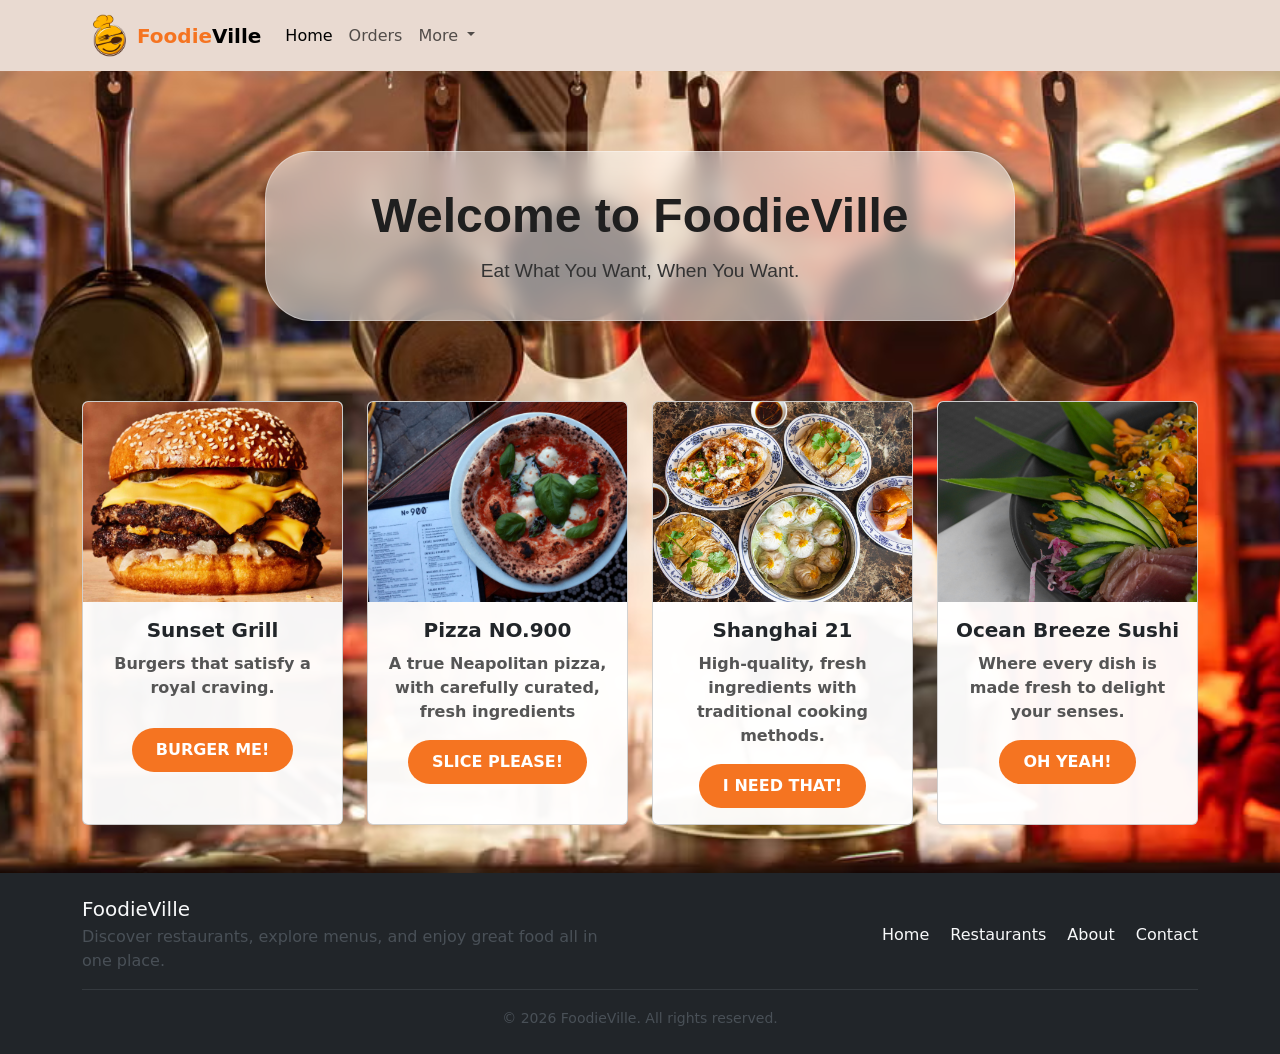
==== commit f27cc6da: "navbar and linting" ====
--- a/index.html
+++ b/index.html
@@ -6,24 +6,26 @@
         <title>Home | FoodieVille</title>
         <link
             href="https://cdn.jsdelivr.net/npm/bootstrap@5.3.3/dist/css/bootstrap.min.css"
-            rel="stylesheet"/>
+            rel="stylesheet"
+        />
 
         <link rel="stylesheet" type="text/css" href="css/style.css" />
         <link rel="stylesheet" href="css/restaurant1.css" />
     </head>
 
     <body class="d-flex flex-column min-vh-100">
-
         <!-- navbar start -->
         <nav class="navbar navbar-expand-lg bg-body-tertiary">
             <div class="container">
                 <img
                     src="img/logo.png"
                     alt="FoodieVille Logo"
-                    class="nav-logo"/>
+                    class="nav-logo"
+                />
                 <a class="navbar-brand" href="index.html"
                     ><span class="text-primary fw-bold">Foodie</span
-                    ><span class="fw-bold">Ville</span></a>
+                    ><span class="fw-bold">Ville</span></a
+                >
                 <button
                     class="navbar-toggler"
                     type="button"
@@ -31,22 +33,27 @@
                     data-bs-target="#navbarSupportedContent"
                     aria-controls="navbarSupportedContent"
                     aria-expanded="false"
-                    aria-label="Toggle navigation">
+                    aria-label="Toggle navigation"
+                >
                     <span class="navbar-toggler-icon"></span>
                 </button>
                 <div
                     class="collapse navbar-collapse"
-                    id="navbarSupportedContent">
+                    id="navbarSupportedContent"
+                >
                     <ul class="navbar-nav me-auto mb-2 mb-lg-0">
                         <li class="nav-item">
                             <a
                                 class="nav-link active"
                                 aria-current="page"
                                 href="index.html"
-                                >Home</a>
+                                >Home</a
+                            >
                         </li>
                         <li class="nav-item">
-                            <a class="nav-link" href="checkoutRest1.html">Orders</a>
+                            <a class="nav-link" href="checkoutRest1.html"
+                                >Orders</a
+                            >
                         </li>
                         <li class="nav-item dropdown">
                             <a
@@ -54,17 +61,20 @@
                                 href="#"
                                 role="button"
                                 data-bs-toggle="dropdown"
-                                aria-expanded="false">
+                                aria-expanded="false"
+                            >
                                 More
                             </a>
                             <ul class="dropdown-menu">
                                 <li>
                                     <a class="dropdown-item" href="aboutus.html"
-                                        >About Us</a>
+                                        >About Us</a
+                                    >
                                 </li>
                                 <li>
                                     <a class="dropdown-item" href="contact.html"
-                                        >Contact</a>
+                                        >Contact</a
+                                    >
                                 </li>
                             </ul>
                         </li>
@@ -86,116 +96,95 @@
         <!-- Restaurant Cards -->
         <section class="pb-5">
             <div class="container">
-                <div id="restaurantCarousel" class="carousel slide" data-bs-ride="false">
-                    <div class="carousel-inner">
-
-                        <div class="carousel-item active">
-                            <div class="row g-4 justify-content-center">
-                            <!-- First Three -->
-                                <div class="col-lg-4 d-flex justify-content-center">
-                                    <div class="card restaurant-card">
-                                        <img src="img/burger.jpg" class="card-img-top" alt="Burger Queen" />
-                                        <div class="card-body text-center">
-                                            <h5 class="card-title">Sunset Grill</h5>
-                                            <p class="card-text">
-                                                Burgers that satisfy a royal craving.
-                                            </p>
-                                            <a href="restaurant1.html" class="btn btn-danger rounded-pill px-4">
-                                                BURGER ME!
-                                            </a>
-                                        </div>
-                                    </div>
-                                </div>
-
-                                <div class="col-lg-4 d-flex justify-content-center">
-                                    <div class="card restaurant-card">
-                                        <img src="img/pizza900.jpg" class="card-img-top" alt="Pizza Nut" />
-                                        <div class="card-body text-center">
-                                            <h5 class="card-title">Pizza NO.900</h5>
-                                            <p class="card-text">
-                                                A true Neapolitan pizza, with carefully curated, fresh ingredients
-                                            </p>
-                                            <a href="restaurant2.html" class="btn btn-danger rounded-pill px-4">
-                                                SLICE PLEASE!
-                                            </a>
-                                        </div>
-                                    </div>
-                                </div>
-                                <div class="col-lg-4 d-flex justify-content-center">
-                                    <div class="card restaurant-card">
-                                        <img src="img/shanghai21.jpg" class="card-img-top" alt="Shanghai 21" />
-                                        <div class="card-body text-center">
-                                            <h5 class="card-title">Shanghai 21</h5>
-                                            <p class="card-text">
-                                                High-quality, fresh ingredients with traditional cooking methods.
-                                            </p>
-                                            <a href="restaurant3.html" class="btn btn-danger rounded-pill px-4">
-                                                I NEED THAT!
-                                            </a>
-                                        </div>
-                                    </div>
-                                </div>
-                            </div>
-                        </div>
-
-                        <!-- Second Three -->
-                        <div class="carousel-item">
-                            <div class="row g-4 justify-content-center">
-                                <div class="col-lg-4 d-flex justify-content-center">
-                                    <div class="card restaurant-card">
-                                        <img src="img/restaurant4/sushiBackgroun.jpg" class="card-img-top" alt="Ocean Breeze Sushi" />
-                                        <div class="card-body text-center">
-                                            <h5 class="card-title">Ocean Breeze Sushi</h5>
-                                            <p class="card-text">
-                                                Where every dish is made fresh to delight your senses.
-                                            </p>
-                                            <a href="restaurant4.html" class="btn btn-danger rounded-pill px-4">
-                                                OH YEAH!
-                                            </a>
-                                        </div>
-                                    </div>
-                                </div>
-
-                                <div class="col-lg-4 d-flex justify-content-center">
-                                    <div class="card restaurant-card">
-                                        <img src="img/popeyes-feast.jpg" class="card-img-top" alt="Popeyes Louisiana Chicken" />
-                                        <div class="card-body text-center">
-                                            <h5 class="card-title">Popeyes Louisiana Chicken</h5>
-                                            <p class="card-text">
-                                                Mouth-watering crunch and juicy fried chicken bursting with flavor.
-                                            </p>
-                                            <a href="restarauntpopeyes.html" class="btn btn-danger rounded-pill px-4">
-                                                I WANT SOME CHICKEN!
-                                            </a>
-                                        </div>
-                                    </div>
-                                </div>
-
-                                <div class="col-lg-4 d-flex justify-content-center">
-                                    <div class="card restaurant-card">
-                                        <img src="img/sub.jpg" class="card-img-top" alt="Subway" />
-                                        <div class="card-body text-center">
-                                            <h5 class="card-title">Subway</h5>
-                                            <p class="card-text">
-                                                Your sub, your way. Anytime, anywhere.
-                                            </p>
-                                            <a href="#" class="btn btn-danger rounded-pill px-4">
-                                                I LOVE FOOTLONGS!
-                                            </a>
-                                        </div>
-                                    </div>
-                                </div>
-
-                            </div>
-                        </div>
-                    </div>
-                    <!-- Buttons -->
-                    <button class="carousel-control-prev" type="button" data-bs-target="#restaurantCarousel" data-bs-slide="prev">
-                        <span class="carousel-control-prev-icon"></span>
-                    </button>
-                    <button class="carousel-control-next" type="button" data-bs-target="#restaurantCarousel" data-bs-slide="next">
-                        <span class="carousel-control-next-icon"></span>
-                    </button>
+                <div class="row g-4 justify-content-center">
+                    <div class="col-md-3 d-flex justify-content-center">
+                        <div class="card restaurant-card">
+                            <img
+                                src="img/restaurant1/burger.jpg"
+                                class="card-img-top"
+                                alt="Burger Queen"
+                            />
+                            <div class="card-body text-center">
+                                <h5 class="card-title">Sunset Grill</h5>
+                                <p class="card-text">
+                                    Burgers that satisfy a royal craving.
+                                </p>
+                                <a
+                                    href="restaurant1.html"
+                                    class="btn btn-danger rounded-pill px-4"
+                                    >BURGER ME!</a
+                                >
+                            </div>
+                        </div>
+                    </div>
+
+                    <div class="col-md-3 d-flex justify-content-center">
+                        <div class="card restaurant-card">
+                            <img
+                                src="img/pizza900.jpg"
+                                class="card-img-top"
+                                alt="Pizza Nut"
+                            />
+                            <div class="card-body text-center">
+                                <h5 class="card-title">Pizza NO.900</h5>
+                                <p class="card-text">
+                                    A true Neapolitan pizza, with carefully
+                                    curated, fresh ingredients
+                                </p>
+                                <a
+                                    href="restaurant2.html"
+                                    class="btn btn-danger rounded-pill px-4"
+                                    >SLICE PLEASE!</a
+                                >
+                            </div>
+                        </div>
+                    </div>
+
+                    <div class="col-md-3 d-flex justify-content-center">
+                        <div class="card restaurant-card">
+                            <img
+                                src="img/shanghai21.jpg"
+                                class="card-img-top"
+                                alt="Subwhey"
+                            />
+
+                            <div class="card-body text-center">
+                                <h5 class="card-title">Shanghai 21</h5>
+                                <p class="card-text">
+                                    High-quality, fresh ingredients with
+                                    traditional cooking methods.
+                                </p>
+                                <a
+                                    href="restaurant3.html"
+                                    class="btn btn-danger rounded-pill px-4"
+                                    >I NEED THAT!</a
+                                >
+                            </div>
+                        </div>
+                    </div>
+
+                    <div class="col-md-3 d-flex justify-content-center">
+                        <div class="card restaurant-card">
+                            <img
+                                src="img/restaurant4/sushiBackgroun.jpg"
+                                class="card-img-top"
+                                alt="4th"
+                            />
+
+                            <div class="card-body text-center">
+                                <h5 class="card-title">Ocean Breeze Sushi</h5>
+                                <p class="card-text">
+                                    Where every dish is made fresh to delight
+                                    your senses.
+                                </p>
+                                <a
+                                    href="restaurant4.html"
+                                    class="btn btn-danger rounded-pill px-4"
+                                    >OH YEAH!</a
+                                >
+                            </div>
+                        </div>
+                    </div>
                 </div>
             </div>
         </section>
@@ -213,14 +202,21 @@
                     <div class="col-md-6 text-md-end">
                         <a
                             href="index.html"
-                            class="text-light text-decoration-none me-3">Home</a>
+                            class="text-light text-decoration-none me-3"
+                            >Home</a
+                        >
 
                         <a href="#" class="text-light text-decoration-none me-3"
-                            >Restaurants</a>
-                        <a href="#" class="text-light text-decoration-none me-3">About</a>
+                            >Restaurants</a
+                        >
+                        <a href="#" class="text-light text-decoration-none me-3"
+                            >About</a
+                        >
                         <a
                             href="contact.html"
-                            class="text-light text-decoration-none">Contact</a>
+                            class="text-light text-decoration-none"
+                            >Contact</a
+                        >
                     </div>
                 </div>
 
@@ -228,7 +224,8 @@
 
                 <div class="text-center">
                     <small class="text-light-emphasis"
-                        >&copy; 2026 FoodieVille. All rights reserved.</small>
+                        >&copy; 2026 FoodieVille. All rights reserved.</small
+                    >
                 </div>
             </div>
         </footer>
--- a/css/restaurant1.css
+++ b/css/restaurant1.css
@@ -34,10 +34,12 @@
 
 .btn-primary {
     background-color: #f57421;
+    border-color: #e89a27;
 }
 
 .btn-primary:hover {
     background-color: #eb9158;
+    border-color: #e89a27;
 }
 
 .btn-outline-primary {
@@ -47,7 +49,7 @@
 
 .btn-outline-primary:hover {
     background-color: #eb9158;
-    color: white
+    color: white;
 }
 
 .menu-section-row {
@@ -92,7 +94,7 @@
         flex-direction: column;
     }
 
-    .restaurant-layout>div {
+    .restaurant-layout > div {
         width: 100%;
         max-width: 100%;
         flex: 0 0 100%;
@@ -104,10 +106,9 @@
     }
 }
 
-@media (max-width:768px) {
+@media (max-width: 768px) {
     .list-scroll-section {
         height: 100%;
-
     }
 
     .map-container {
@@ -119,4 +120,4 @@
     width: 100%;
     height: 350px;
     object-fit: cover;
-}+}
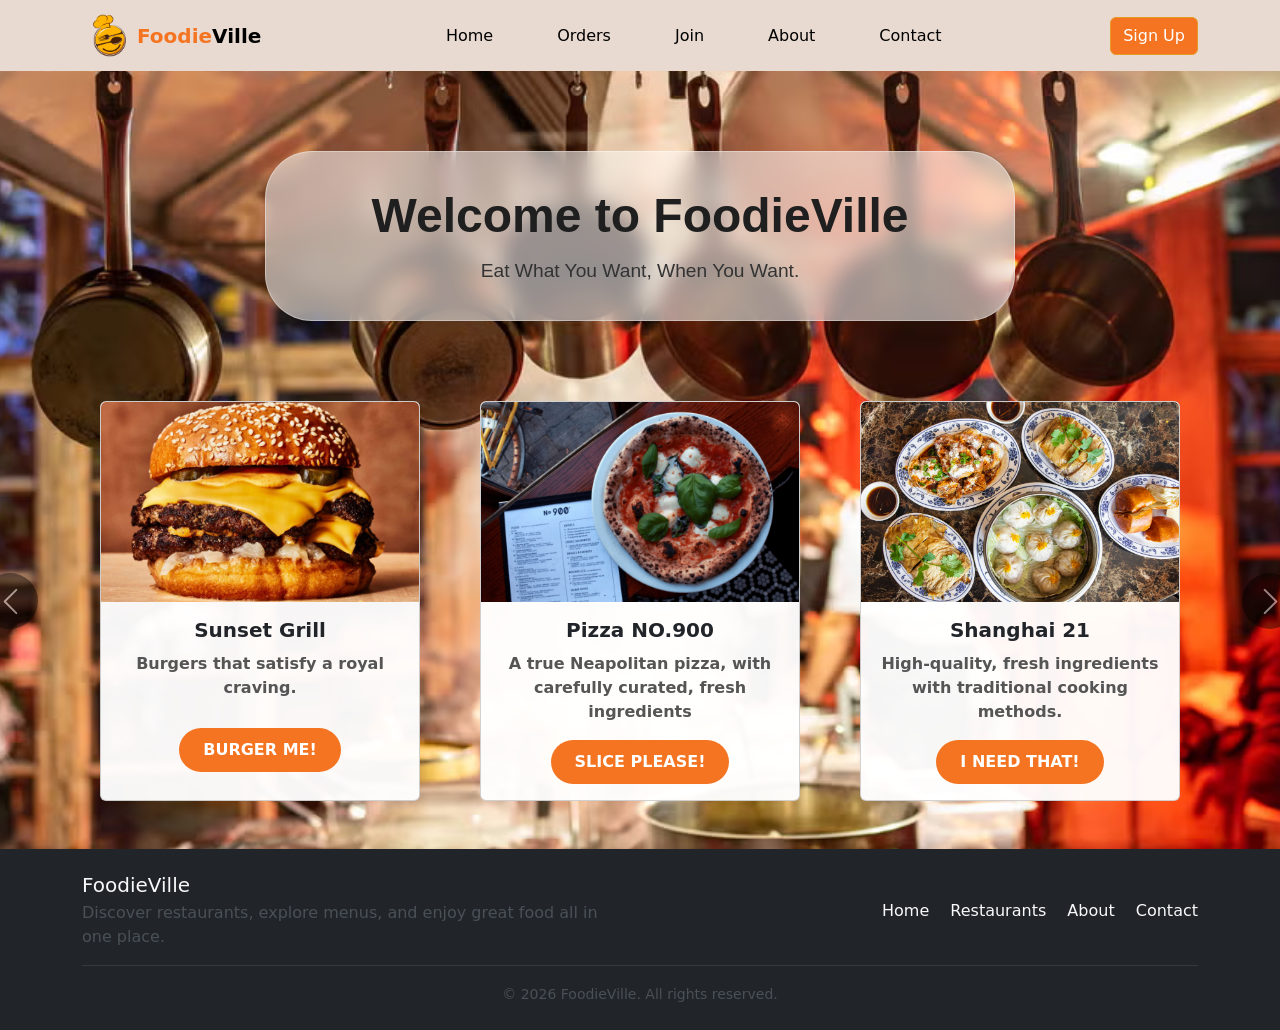
==== commit 6c610b59: "Update navbar and restaurant pages" ====
--- a/index.html
+++ b/index.html
@@ -6,82 +6,51 @@
         <title>Home | FoodieVille</title>
         <link
             href="https://cdn.jsdelivr.net/npm/bootstrap@5.3.3/dist/css/bootstrap.min.css"
-            rel="stylesheet"
-        />
+            rel="stylesheet"/>
 
         <link rel="stylesheet" type="text/css" href="css/style.css" />
         <link rel="stylesheet" href="css/restaurant1.css" />
     </head>
 
     <body class="d-flex flex-column min-vh-100">
-        <!-- navbar start -->
-        <nav class="navbar navbar-expand-lg bg-body-tertiary">
-            <div class="container">
-                <img
-                    src="img/logo.png"
-                    alt="FoodieVille Logo"
-                    class="nav-logo"
-                />
-                <a class="navbar-brand" href="index.html"
-                    ><span class="text-primary fw-bold">Foodie</span
-                    ><span class="fw-bold">Ville</span></a
-                >
-                <button
-                    class="navbar-toggler"
-                    type="button"
-                    data-bs-toggle="collapse"
-                    data-bs-target="#navbarSupportedContent"
-                    aria-controls="navbarSupportedContent"
-                    aria-expanded="false"
-                    aria-label="Toggle navigation"
-                >
-                    <span class="navbar-toggler-icon"></span>
-                </button>
-                <div
-                    class="collapse navbar-collapse"
-                    id="navbarSupportedContent"
-                >
-                    <ul class="navbar-nav me-auto mb-2 mb-lg-0">
-                        <li class="nav-item">
-                            <a
-                                class="nav-link active"
-                                aria-current="page"
-                                href="index.html"
-                                >Home</a
-                            >
-                        </li>
-                        <li class="nav-item">
-                            <a class="nav-link" href="checkoutRest1.html"
-                                >Orders</a
-                            >
-                        </li>
-                        <li class="nav-item dropdown">
-                            <a
-                                class="nav-link dropdown-toggle"
-                                href="#"
-                                role="button"
-                                data-bs-toggle="dropdown"
-                                aria-expanded="false"
-                            >
-                                More
-                            </a>
-                            <ul class="dropdown-menu">
-                                <li>
-                                    <a class="dropdown-item" href="aboutus.html"
-                                        >About Us</a
-                                    >
-                                </li>
-                                <li>
-                                    <a class="dropdown-item" href="contact.html"
-                                        >Contact</a
-                                    >
-                                </li>
-                            </ul>
-                        </li>
-                    </ul>
-                </div>
-            </div>
-        </nav>
+
+    <!-- navbar start -->
+    <nav class="navbar navbar-expand-lg bg-body-tertiary">
+        <div class="container">
+            <img src="img/logo.png" alt="FoodieVille Logo" class="nav-logo" />
+            <a class="navbar-brand" href="index.html">
+                <span class="text-primary fw-bold">Foodie</span><span class="fw-bold">Ville</span>
+            </a>
+
+            <button class="navbar-toggler" type="button" data-bs-toggle="collapse"
+                data-bs-target="#navbarSupportedContent" aria-controls="navbarSupportedContent" aria-expanded="false"
+                aria-label="Toggle navigation">
+                <span class="navbar-toggler-icon"></span>
+            </button>
+
+            <div class="collapse navbar-collapse" id="navbarSupportedContent">
+                <ul class="navbar-nav mx-auto mb-2 mb-lg-0 gap-5">
+                    <li class="nav-item">
+                        <a class="nav-link active" href="index.html">Home</a>
+                    </li>
+                    <li class="nav-item">
+                        <a class="nav-link active" href="checkoutRest1.html">Orders</a>
+                    </li>
+                    <li class="nav-item">
+                        <a class="nav-link active" href="join-us.html">Join</a>
+                    </li>
+                    <li class="nav-item">
+                        <a class="nav-link active" href="aboutus.html">About</a>
+                    </li>
+                    <li class="nav-item">
+                        <a class="nav-link active" href="contact.html">Contact</a>
+                    </li>
+                </ul>
+
+                <a class="btn btn-primary" href="signUp.html">Sign Up</a>
+            </div>
+        </div>
+    </nav> 
 
         <!-- Welcome Section -->
         <section class="welcome">
@@ -96,95 +65,116 @@
         <!-- Restaurant Cards -->
         <section class="pb-5">
             <div class="container">
-                <div class="row g-4 justify-content-center">
-                    <div class="col-md-3 d-flex justify-content-center">
-                        <div class="card restaurant-card">
-                            <img
-                                src="img/restaurant1/burger.jpg"
-                                class="card-img-top"
-                                alt="Burger Queen"
-                            />
-                            <div class="card-body text-center">
-                                <h5 class="card-title">Sunset Grill</h5>
-                                <p class="card-text">
-                                    Burgers that satisfy a royal craving.
-                                </p>
-                                <a
-                                    href="restaurant1.html"
-                                    class="btn btn-danger rounded-pill px-4"
-                                    >BURGER ME!</a
-                                >
+                <div id="restaurantCarousel" class="carousel slide" data-bs-ride="false">
+                    <div class="carousel-inner">
+
+                        <div class="carousel-item active">
+                            <div class="row g-4 justify-content-center">
+                            <!-- First Three -->
+                                <div class="col-lg-4 d-flex justify-content-center">
+                                    <div class="card restaurant-card">
+                                        <img src="img/restaurant1/burger.jpg" class="card-img-top" alt="Burger Queen" />
+                                        <div class="card-body text-center">
+                                            <h5 class="card-title">Sunset Grill</h5>
+                                            <p class="card-text">
+                                                Burgers that satisfy a royal craving.
+                                            </p>
+                                            <a href="restaurant1.html" class="btn btn-danger rounded-pill px-4">
+                                                BURGER ME!
+                                            </a>
+                                        </div>
+                                    </div>
+                                </div>
+
+                                <div class="col-lg-4 d-flex justify-content-center">
+                                    <div class="card restaurant-card">
+                                        <img src="img/pizza900.jpg" class="card-img-top" alt="Pizza Nut" />
+                                        <div class="card-body text-center">
+                                            <h5 class="card-title">Pizza NO.900</h5>
+                                            <p class="card-text">
+                                                A true Neapolitan pizza, with carefully curated, fresh ingredients
+                                            </p>
+                                            <a href="restaurant2.html" class="btn btn-danger rounded-pill px-4">
+                                                SLICE PLEASE!
+                                            </a>
+                                        </div>
+                                    </div>
+                                </div>
+                                <div class="col-lg-4 d-flex justify-content-center">
+                                    <div class="card restaurant-card">
+                                        <img src="img/shanghai21.jpg" class="card-img-top" alt="Shanghai 21" />
+                                        <div class="card-body text-center">
+                                            <h5 class="card-title">Shanghai 21</h5>
+                                            <p class="card-text">
+                                                High-quality, fresh ingredients with traditional cooking methods.
+                                            </p>
+                                            <a href="restaurant3.html" class="btn btn-danger rounded-pill px-4">
+                                                I NEED THAT!
+                                            </a>
+                                        </div>
+                                    </div>
+                                </div>
+                            </div>
+                        </div>
+
+                        <!-- Second Three -->
+                        <div class="carousel-item">
+                            <div class="row g-4 justify-content-center">
+                                <div class="col-lg-4 d-flex justify-content-center">
+                                    <div class="card restaurant-card">
+                                        <img src="img/restaurant4/sushiBackgroun.jpg" class="card-img-top" alt="Ocean Breeze Sushi" />
+                                        <div class="card-body text-center">
+                                            <h5 class="card-title">Ocean Breeze Sushi</h5>
+                                            <p class="card-text">
+                                                Where every dish is made fresh to delight your senses.
+                                            </p>
+                                            <a href="restaurant4.html" class="btn btn-danger rounded-pill px-4">
+                                                OH YEAH!
+                                            </a>
+                                        </div>
+                                    </div>
+                                </div>
+
+                                <div class="col-lg-4 d-flex justify-content-center">
+                                    <div class="card restaurant-card">
+                                        <img src="img/popeyes-feast.jpg" class="card-img-top" alt="Popeyes Louisiana Chicken" />
+                                        <div class="card-body text-center">
+                                            <h5 class="card-title">Popeyes Louisiana Chicken</h5>
+                                            <p class="card-text">
+                                                Mouth-watering crunch and juicy fried chicken bursting with flavor.
+                                            </p>
+                                            <a href="restarauntpopeyes.html" class="btn btn-danger rounded-pill px-4">
+                                                I WANT SOME CHICKEN!
+                                            </a>
+                                        </div>
+                                    </div>
+                                </div>
+
+                                <div class="col-lg-4 d-flex justify-content-center">
+                                    <div class="card restaurant-card">
+                                        <img src="img/sub.jpg" class="card-img-top" alt="Subway" />
+                                        <div class="card-body text-center">
+                                            <h5 class="card-title">Subway</h5>
+                                            <p class="card-text">
+                                                Your sub, your way. Anytime, anywhere.
+                                            </p>
+                                            <a href="#" class="btn btn-danger rounded-pill px-4">
+                                                I LOVE FOOTLONGS!
+                                            </a>
+                                        </div>
+                                    </div>
+                                </div>
+
                             </div>
                         </div>
                     </div>
-
-                    <div class="col-md-3 d-flex justify-content-center">
-                        <div class="card restaurant-card">
-                            <img
-                                src="img/pizza900.jpg"
-                                class="card-img-top"
-                                alt="Pizza Nut"
-                            />
-                            <div class="card-body text-center">
-                                <h5 class="card-title">Pizza NO.900</h5>
-                                <p class="card-text">
-                                    A true Neapolitan pizza, with carefully
-                                    curated, fresh ingredients
-                                </p>
-                                <a
-                                    href="restaurant2.html"
-                                    class="btn btn-danger rounded-pill px-4"
-                                    >SLICE PLEASE!</a
-                                >
-                            </div>
-                        </div>
-                    </div>
-
-                    <div class="col-md-3 d-flex justify-content-center">
-                        <div class="card restaurant-card">
-                            <img
-                                src="img/shanghai21.jpg"
-                                class="card-img-top"
-                                alt="Subwhey"
-                            />
-
-                            <div class="card-body text-center">
-                                <h5 class="card-title">Shanghai 21</h5>
-                                <p class="card-text">
-                                    High-quality, fresh ingredients with
-                                    traditional cooking methods.
-                                </p>
-                                <a
-                                    href="restaurant3.html"
-                                    class="btn btn-danger rounded-pill px-4"
-                                    >I NEED THAT!</a
-                                >
-                            </div>
-                        </div>
-                    </div>
-
-                    <div class="col-md-3 d-flex justify-content-center">
-                        <div class="card restaurant-card">
-                            <img
-                                src="img/restaurant4/sushiBackgroun.jpg"
-                                class="card-img-top"
-                                alt="4th"
-                            />
-
-                            <div class="card-body text-center">
-                                <h5 class="card-title">Ocean Breeze Sushi</h5>
-                                <p class="card-text">
-                                    Where every dish is made fresh to delight
-                                    your senses.
-                                </p>
-                                <a
-                                    href="restaurant4.html"
-                                    class="btn btn-danger rounded-pill px-4"
-                                    >OH YEAH!</a
-                                >
-                            </div>
-                        </div>
-                    </div>
+                    <!-- Buttons -->
+                    <button class="carousel-control-prev" type="button" data-bs-target="#restaurantCarousel" data-bs-slide="prev">
+                        <span class="carousel-control-prev-icon"></span>
+                    </button>
+                    <button class="carousel-control-next" type="button" data-bs-target="#restaurantCarousel" data-bs-slide="next">
+                        <span class="carousel-control-next-icon"></span>
+                    </button>
                 </div>
             </div>
         </section>
@@ -202,21 +192,14 @@
                     <div class="col-md-6 text-md-end">
                         <a
                             href="index.html"
-                            class="text-light text-decoration-none me-3"
-                            >Home</a
-                        >
+                            class="text-light text-decoration-none me-3">Home</a>
 
                         <a href="#" class="text-light text-decoration-none me-3"
-                            >Restaurants</a
-                        >
-                        <a href="#" class="text-light text-decoration-none me-3"
-                            >About</a
-                        >
+                            >Restaurants</a>
+                        <a href="#" class="text-light text-decoration-none me-3">About</a>
                         <a
                             href="contact.html"
-                            class="text-light text-decoration-none"
-                            >Contact</a
-                        >
+                            class="text-light text-decoration-none">Contact</a>
                     </div>
                 </div>
 
@@ -224,8 +207,7 @@
 
                 <div class="text-center">
                     <small class="text-light-emphasis"
-                        >&copy; 2026 FoodieVille. All rights reserved.</small
-                    >
+                        >&copy; 2026 FoodieVille. All rights reserved.</small>
                 </div>
             </div>
         </footer>
